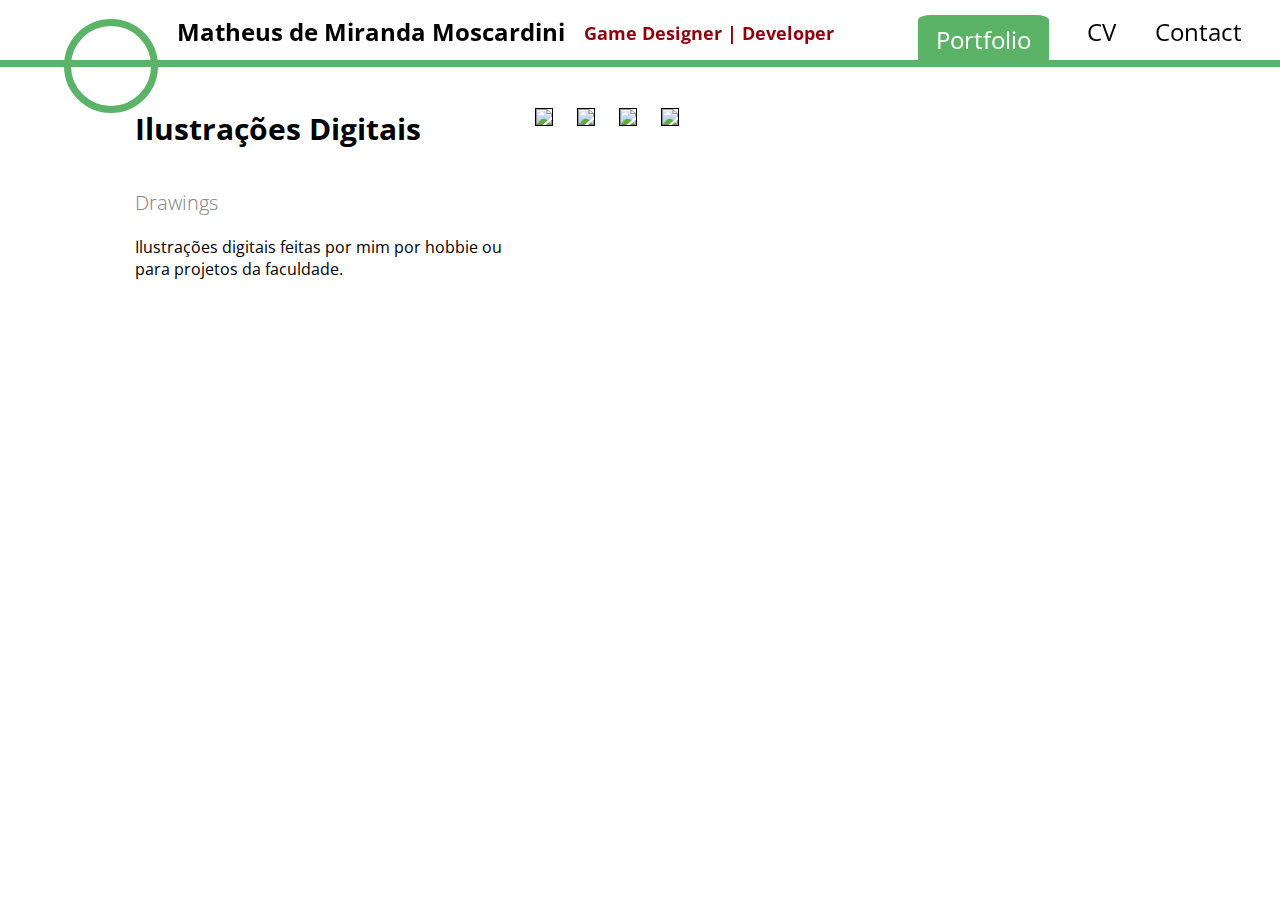
==== _digitaldrawings.html @ bf7035eb "First Update" ====
<!DOCTYPE html>
<html>
	<head>
		<title>Matheus Moscardini - Digital Drawings</title>
		<link type="text/css" rel="stylesheet" href="stylesheet.css"/>
		<link rel="shortcut icon" href="\Home\pacman_icon.ico"/>

	</head>
	<body>
		<div class= "Navegação" >
			<a href= "index.html">
				<div class= "logo"></div>
			</a>
			<a href= "index.html">
			<h1> Matheus de Miranda Moscardini <a href= "index.html"></a></h1>
			</a>
			<p> Game Designer | Developer </p>
			
			<a href= "Contato.html" class= "menu"> Contact </a>
			<a href= "CV.html" class= "menu">CV </a>
			<a href= "index.html" class= "menu" id="selected"> Portfolio </a>
		</div>
		
		<div class="general">
			<div class="text"> 
				<h1>Ilustra&ccedil&otildees Digitais</h1>
				<h2>Drawings</h2>
				<p>Ilustra&ccedil&otildees digitais feitas por mim por hobbie ou para projetos da faculdade.<p>
				
			</div>
			
			<div class="images">
				<img src="\Imagens_Projetos\Treehand.png" />
				<img src="\Imagens_Projetos\Billych.png" />
				<img src="\Imagens_Projetos\gatinho.png" />
				<img src="\Imagens_Projetos\Hunter_SpriteSheet.png" />
				
			</div>
		</div>
		
		
		
		
	</body>
</html>
---- stylesheet.css ----
@import url(https://fonts.googleapis.com/css?family=Open+Sans);

.CV  img{
	float: left;
	
	width: 80%;
	height: auto;
	
	margin-top: 80px;
	padding-top: 18px;
	margin-left: 10%;
	border-radius: 1%;
	
	background-color:#fff;
}

html, body {
	margin: 0;
	padding: 0;
	
	background-image: url(http://api.thumbr.it/whitenoise-370x370.png?background=000000ff&noise=5c5c5c&density=15&opacity=20	);
	background-repeat:repeat;
}

.Navegação {
	width: 100%;
	height: 60px;
	
	position: fixed;	
	top: 0;
	left: 0;
	z-index: 9999;
	
	border-bottom: 7px solid #5bb368;
	
	background-image: url(http://api.thumbr.it/whitenoise-370x370.png?background=f0f0f0ff&noise=ffffff&density=90&opacity=50	);
	background-repeat:repeat;
}

.Divisoria{
	height:25px;
	width:100%;
	float: left;
}

.Navegação h1 {
	font-family: Open Sans;
	font-weight: bold;
	font-size: 24px;
	text-align: left;
	
	float: left;
	margin-left: 1.5%;
	margin-top: 15px;
	
	color: #000000;
	
}
.Navegação p {
	font-family: Open Sans;
	font-weight: bold;
	font-size: 18px;
	text-align: left;
	color: #8f000c;
	
	float: left;
	margin-left: 1.5%;
	margin-top: 21px;
	
}
.Navegação a {
	text-decoration:none;
	color: black;
}
.menu {
	text-decoration: none; 	
	font-family: Open Sans;
	font-size: 24px;
	text-align: left;
	color: #000000;
		
	display: inline-block;
	float: right;
	margin-right: 3%;
	margin-top: 15px;
	-webkit-transition: all 0.15s ease-in-out;
	
}
.logo{
	background-image: url("\home/Perfil.jpg");
	background-repeat: no-repeat;
	background-size:cover;
	vertical-align: middle;
	
	float:left;
	
	border: 7px solid #5bb368;
	border-radius: 50%;
	margin-left: 5%;
	margin-top:19px;
	
	width: 80px;
	height: 80px;
}

#selected {
	color: white;
	background-color: #5bb368;
	padding:8px 18px;
	border-radius: 10%;
}
.menu:hover{
	font-size: 25px;
	color: rgba(150,150,150,1);	
}
/*------------------------------------------------------*/
/*HOME - APRESENTAÇÃO PROJETOS*/
.grid{
	display: block;
	text-align: center;
	
	width: 80%;
	height: auto;
	
	margin-top:100px;
	margin-left: 10%;
	
	float:left;
	
}

.grid:after,
.item:before {
	content: '';
    display: table;
}
.grid:after {
	clear: both;
}

.grid li {
	width: 280px;
	height:280px;
	margin:20px;
	
	
	display: block;
	float: left;
}

.item {
	width: 100%;
    height: 100%;
    vertical-align: middle;
	overflow: hidden;
	cursor: default;
	
	border-radius: 50%;
	-webkit-filter: grayscale(0);

	
	box-shadow: 
		0 0 0 0px rgba(53,140,65,0.9),
		0 1px 2px rgba(0,0,0,0.1);
	-webkit-transition: all 0.5s ease-in-out;
}

.info{
	border-radius: 50%;
	position:relative;
	width: inherit;
	height: inherit;
	background-color: rgba(53,140,65,0.5);
	overflow: hidden;
	opacity: 0;
	transition: all 0.4s ease-in-out;
	transform: scale(0);

}

/*Hover Efects*/
.item:hover {
	box-shadow: 
		0 0 0 2px rgba(255,255,255,0.85);
		0 1px 2px rgba(0,0,0,0.1);	

	-webkit-filter: grayscale(0.6);

}

.item:hover .info {
	transform: scale(1);
	opacity: 1;
}

.info a h3 {
	color: #fff;
	text-transform: uppercase;
	letter-spacing: 2px;
	font-size: 22px;
	margin: 0 30px;
	padding: 100px 0 0 0;
	height: 140px;
	
	text-shadow: 
		0 0 1px #fff, 
		0 1px 2px rgba(0,0,0,0.3);
}
.info a p {
	color: #fff;
	opacity: 0.8;
	text-transform: uppercase;
	letter-spacing: 2px;
	font-size: 16px;
	margin: -75px 0px;
	height: 140px;
	
	text-shadow: 
		0 0 1px #fff, 
		0 1px 2px rgba(0,0,0,0.3);
}
.info a:link {
	text-decoration:none;
}


#img-06{
	background-image: url("\home/ggj.png");
	background-repeat: no-repeat;
	background-size:cover;
	vertical-align: middle;


}
#img-05{
	background-image: url("\home/Cenas.png");
	background-repeat: no-repeat;
	background-size:cover;
	vertical-align: middle;

}
#img-04{
	background-image: url("\home/torture.png");
	background-repeat: no-repeat;
	background-size:cover;
	vertical-align: middle;
}
#img-03{
	background-image: url("\home/impulso_logo.png");
	background-repeat: no-repeat;
	background-size:cover;
	vertical-align: middle;
}
#img-02{
	background-image: url("\home/Treehand.jpg");
	background-repeat: no-repeat;
	background-size:cover;
	vertical-align: middle;
}
#img-01{
	background-image: url("\home/PGE.png");
	background-repeat: no-repeat;
	background-size:cover;
	vertical-align: middle;
}

/*--------------------------------------------------------------------------------------------------------------------------------------------*/
/* Formulario de Contato*/

.main{
	width: 30%;
	float:left;
		margin-top: 80px;
		margin-left: 27%;
	
	font-family: Open Sans;
	color: black;
	
	background-image: url(http://api.thumbr.it/whitenoise-370x370.png?background=f0f0f0ff&noise=ffffff&density=90&opacity=50	);
	background-repeat:repeat;
	
	border-radius: 3%;
	border: 3px solid white;
	
	padding: 20px;
	
	
}
form.email p {
	
	font-size: 15px;
	padding: 0 0 10px 0;
	margin: 0;
}
.main p {
	font-size: 20px;
	padding: 0 0 30px 0;
	margin: 0;
}

form.email input {
	width: 100%;
	background: #f5f5f5;
	padding: 5px;
	border: 1px solid #bbb;
	border-radius: 5px;
}

form.email textarea {
	width: 100%;
	height: auto;
		
	background: #f5f5f5;
	padding: 5px;
	border: 1px solid #bbb;
	border-radius: 5px;

}

form.email input.send {
	color: #fff;
	background: rgba(53,140,65,1);
	border: #000;
	padding: 10px 25px 10px 25px;
	cursor: pointer;
}

/*--------------------------------------------------------------------------------------------------------------------------------------------*/
/* Página Projetos*/

.general{
	float:left;
	width: 80%;
	
	margin-top: 68px;
	margin-left: 9%;
	
	background-image: url(http://api.thumbr.it/whitenoise-370x370.png?background=f0f0f0ff&noise=ffffff&density=90&opacity=50	);
	background-repeat:repeat;
	
}
.general .text {
	float: left;
	max-width: 40%;
	text-align:left;
	font-family: Open Sans;
}
.general .text h1{
	color: black;
	font-size: 30px;
	margin: 40px 20px;
	
}
.general .text h2{
	color: rgba(130,130,130,1);
	margin: 20px;
	font-size: 20px;
	font-weight: lighter;
}
.general .text p{
	margin: 5px 20px;
	color: black;
}
.general .text p a {
	float left;
	display: inline-block;
}

.general .images {
	float: left;
	max-width: 60%;
	text-align:left;
	margin-top: 30px;
	
}
.images img {
	width:90%;
	height: auto;
	
	margin: 10px;
	border: 1px solid black;
	
	box-shadow:
		3px 2px 3px rgba(0,0,0,0.5),
	
}

.text a {
	margin: 5px 20px;
	display: block;
}
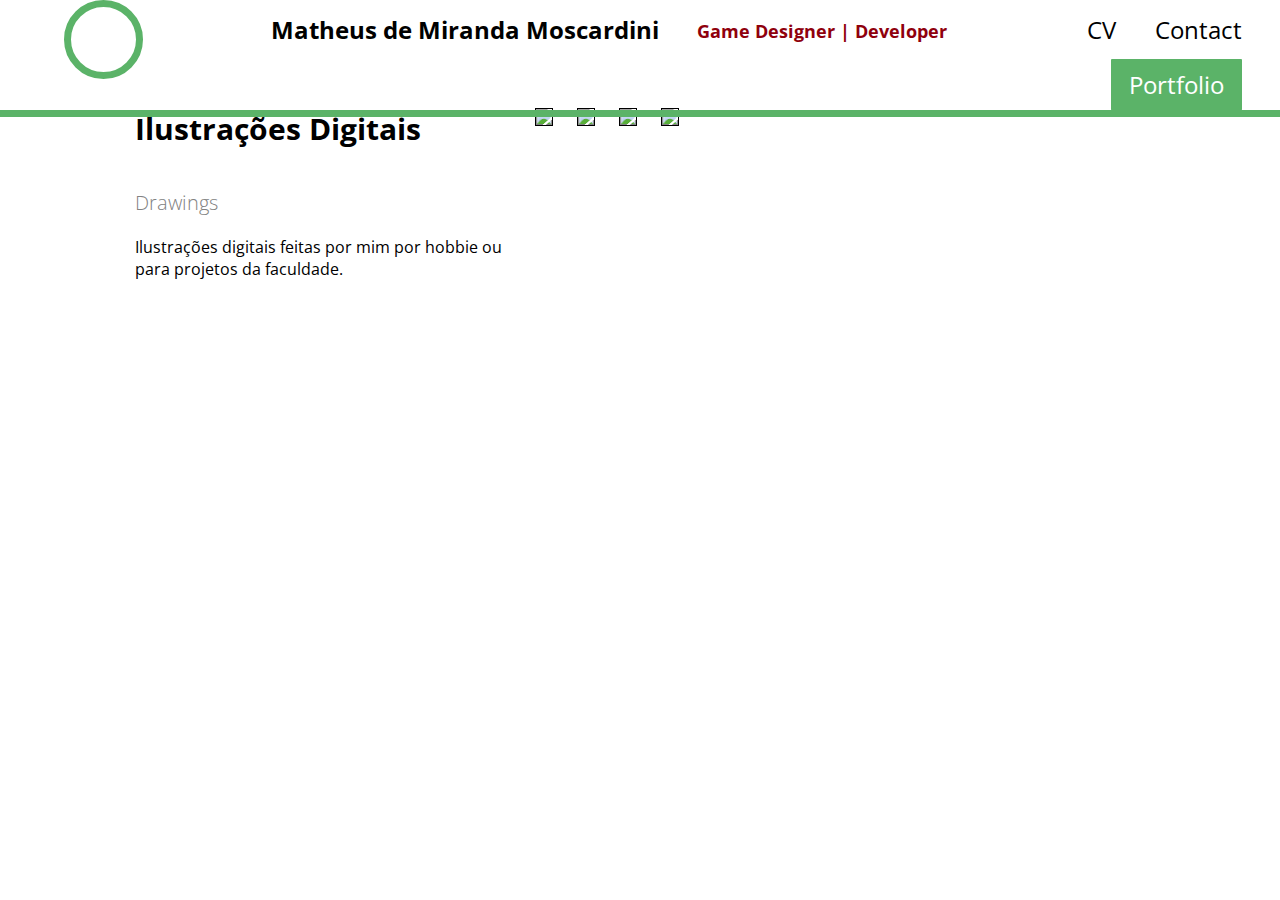
==== commit ca76a584: "New Navbar" ====
--- a/_digitaldrawings.html
+++ b/_digitaldrawings.html
@@ -1,6 +1,7 @@
 <!DOCTYPE html>
 <html>
 	<head>
+        <meta charset="utf-8">
 		<title>Matheus Moscardini - Digital Drawings</title>
 		<link type="text/css" rel="stylesheet" href="stylesheet.css"/>
 		<link rel="shortcut icon" href="\Home\pacman_icon.ico"/>
--- a/stylesheet.css
+++ b/stylesheet.css
@@ -24,9 +24,10 @@
 
 .Navegação {
 	width: 100%;
-	height: 60px;
-	
-	position: fixed;	
+    
+    float: :left;
+	position: absolute;	
+    display: inline-block;
 	top: 0;
 	left: 0;
 	z-index: 9999;
@@ -50,8 +51,8 @@
 	text-align: left;
 	
 	float: left;
-	margin-left: 1.5%;
-	margin-top: 15px;
+	margin-left: 10%;
+	margin-top: 1%;
 	
 	color: #000000;
 	
@@ -64,8 +65,8 @@
 	color: #8f000c;
 	
 	float: left;
-	margin-left: 1.5%;
-	margin-top: 21px;
+	margin-left: 3%;
+	margin-top: 1.5%;
 	
 }
 .Navegação a {
@@ -76,13 +77,13 @@
 	text-decoration: none; 	
 	font-family: Open Sans;
 	font-size: 24px;
-	text-align: left;
+	text-align: center;
 	color: #000000;
 		
 	display: inline-block;
 	float: right;
 	margin-right: 3%;
-	margin-top: 15px;
+	margin-top: 1%;
 	-webkit-transition: all 0.15s ease-in-out;
 	
 }
@@ -91,23 +92,25 @@
 	background-repeat: no-repeat;
 	background-size:cover;
 	vertical-align: middle;
-	
+	overflow: hidden;
 	float:left;
-	
-	border: 7px solid #5bb368;
+    margin-left: 5%;
+	
+    border: 7px solid #5bb368;
 	border-radius: 50%;
-	margin-left: 5%;
-	margin-top:19px;
-	
-	width: 80px;
-	height: 80px;
+    
+    width:auto;
+    min-width:65px;
+    height:auto;
+    min-height:65px;
 }
 
 #selected {
 	color: white;
 	background-color: #5bb368;
-	padding:8px 18px;
-	border-radius: 10%;
+	padding:9px 18px;
+	border-radius: 1%;
+    
 }
 .menu:hover{
 	font-size: 25px;
@@ -392,3 +395,12 @@
 
 
 
+
+.Contact {
+    background-image: url(http://api.thumbr.it/whitenoise-370x370.png?background=f0f0f0ff&noise=ffffff&density=90&opacity=50	);
+	background-repeat:repeat;
+    
+    width: 100%;
+    height: 300px;
+    clear:both;
+}
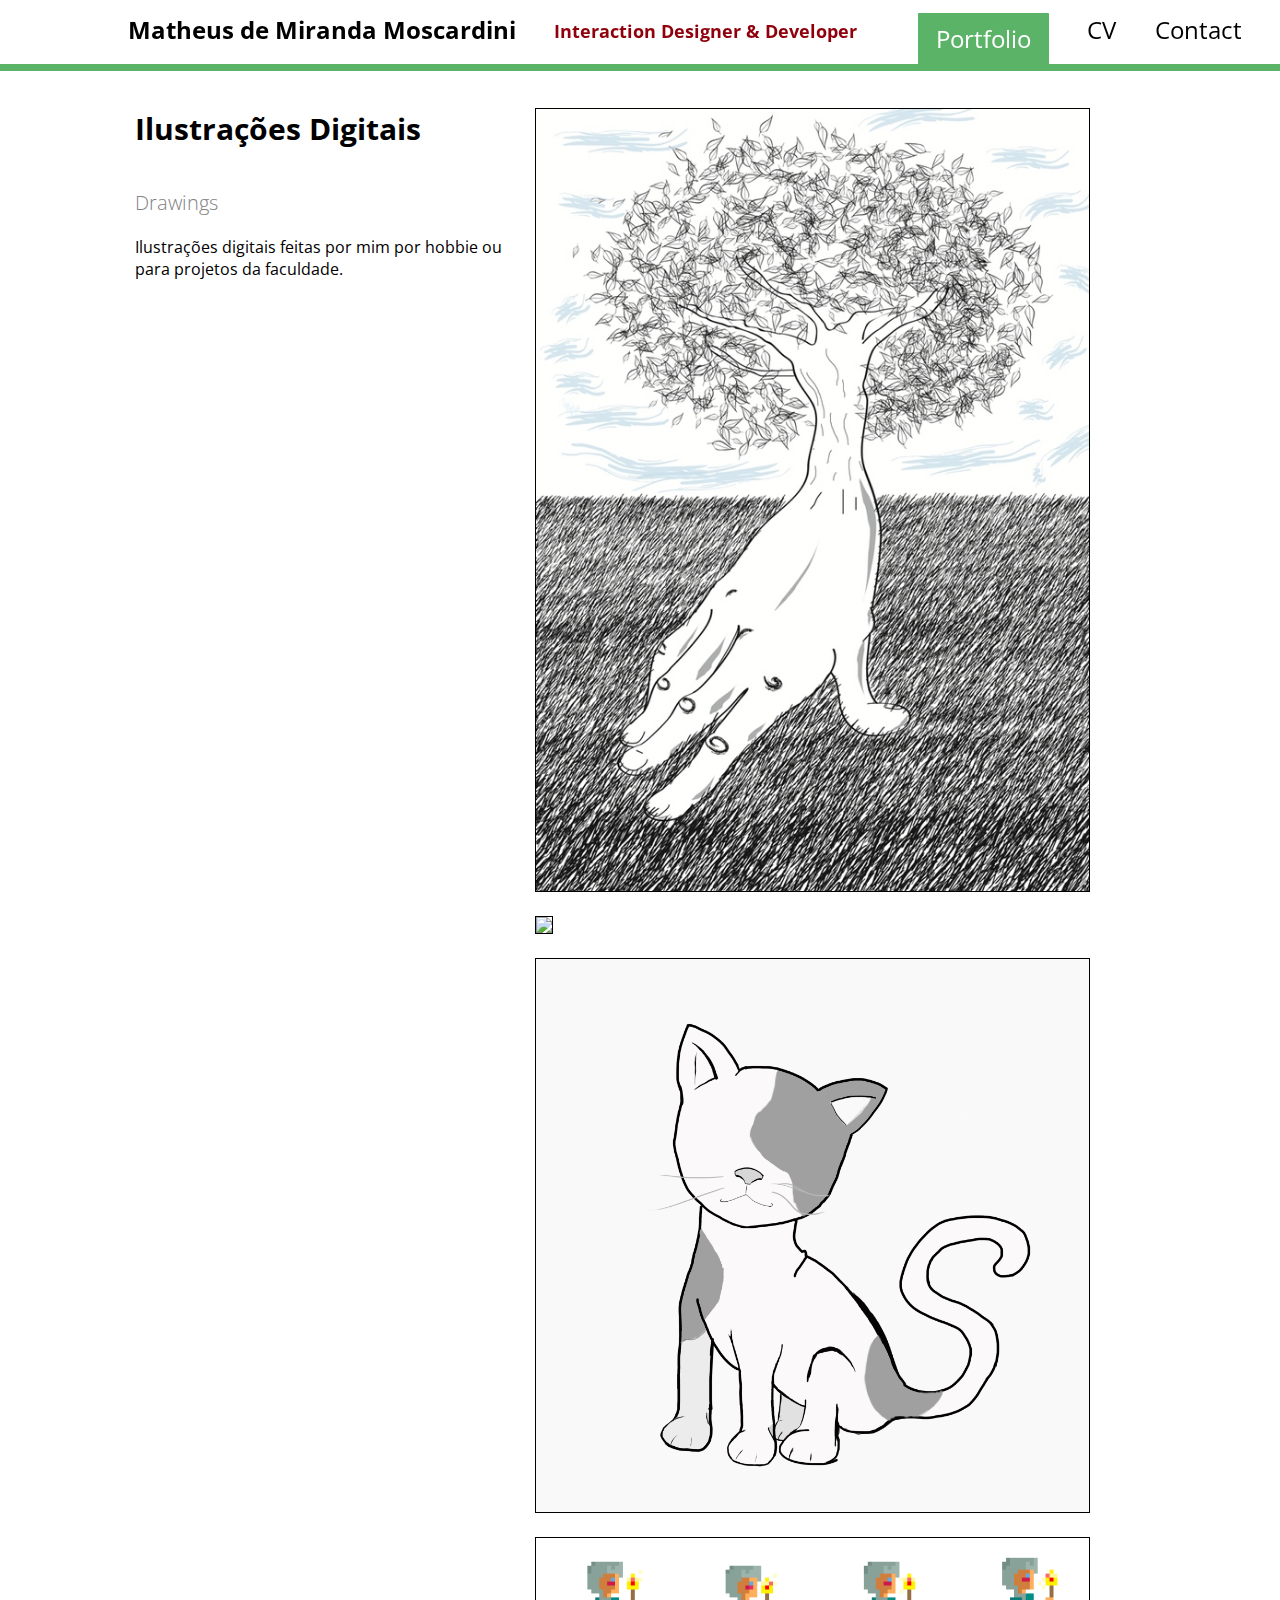
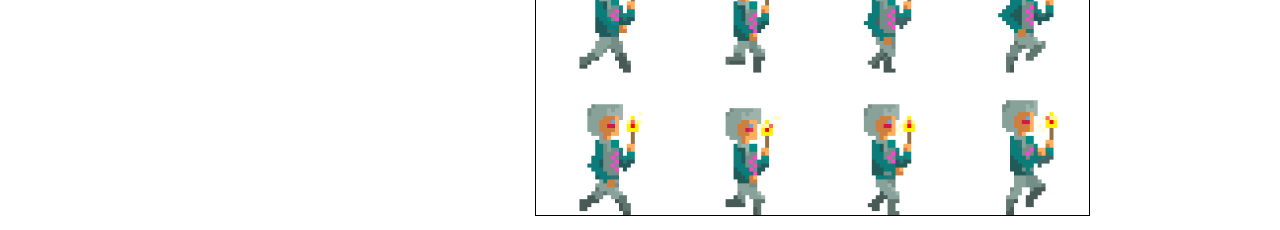
==== commit b464bc33: "Correções Menores - Upload GoDaddy" ====
--- a/_digitaldrawings.html
+++ b/_digitaldrawings.html
@@ -8,14 +8,11 @@
 
 	</head>
 	<body>
-		<div class= "Navegação" >
+		<div class= "Navegação">
 			<a href= "index.html">
-				<div class= "logo"></div>
+				<h1> Matheus de Miranda Moscardini <a href= "index.html"></a></h1>
 			</a>
-			<a href= "index.html">
-			<h1> Matheus de Miranda Moscardini <a href= "index.html"></a></h1>
-			</a>
-			<p> Game Designer | Developer </p>
+				<p> Interaction Designer & Developer </p>
 			
 			<a href= "Contato.html" class= "menu"> Contact </a>
 			<a href= "CV.html" class= "menu">CV </a>
@@ -31,10 +28,10 @@
 			</div>
 			
 			<div class="images">
-				<img src="\Imagens_Projetos\Treehand.png" />
-				<img src="\Imagens_Projetos\Billych.png" />
-				<img src="\Imagens_Projetos\gatinho.png" />
-				<img src="\Imagens_Projetos\Hunter_SpriteSheet.png" />
+				<img src="\Imagens_Projetos\Ilustrações\Treehand.jpg" />
+				<img src="\Imagens_Projetos\Ilustrações\Billych.png" />
+				<img src="\Imagens_Projetos\Ilustrações\gatinho.png" />
+				<img src="\Imagens_Projetos\Ilustrações\Hunter_SpriteSheet.png" />
 				
 			</div>
 		</div>
--- a/stylesheet.css
+++ b/stylesheet.css
@@ -26,7 +26,7 @@
 	width: 100%;
     
     float: :left;
-	position: absolute;	
+	position: fixed;	
     display: inline-block;
 	top: 0;
 	left: 0;
@@ -44,15 +44,11 @@
 	float: left;
 }
 
-.Navegação h1 {
+.MMM {
 	font-family: Open Sans;
 	font-weight: bold;
 	font-size: 24px;
-	text-align: left;
-	
-	float: left;
-	margin-left: 10%;
-	margin-top: 1%;
+	text-align: left;	
 	
 	color: #000000;
 	
@@ -94,27 +90,28 @@
 	vertical-align: middle;
 	overflow: hidden;
 	float:left;
-    margin-left: 5%;
+    margin: 3% 0% 3% 9%;
 	
     border: 7px solid #5bb368;
 	border-radius: 50%;
     
-    width:auto;
-    min-width:65px;
-    height:auto;
-    min-height:65px;
+    width: 150px;
+    height: 150px;
 }
 
 #selected {
 	color: white;
 	background-color: #5bb368;
 	padding:9px 18px;
-	border-radius: 1%;
+	border-radius: 1%;    
+}
+#selected:hover{
     
 }
+
 .menu:hover{
 	font-size: 25px;
-	color: rgba(150,150,150,1);	
+	/*color: rgba(150,150,150,1);	*/
 }
 /*------------------------------------------------------*/
 /*HOME - APRESENTAÇÃO PROJETOS*/
@@ -271,9 +268,10 @@
 /* Formulario de Contato*/
 
 .main{
-	width: 30%;
+    min-width: 200px;
+	width: 40%;
 	float:left;
-		margin-top: 80px;
+		margin-top: 130px;
 		margin-left: 27%;
 	
 	font-family: Open Sans;
@@ -282,7 +280,7 @@
 	background-image: url(http://api.thumbr.it/whitenoise-370x370.png?background=f0f0f0ff&noise=ffffff&density=90&opacity=50	);
 	background-repeat:repeat;
 	
-	border-radius: 3%;
+	border-radius: 1%;
 	border: 3px solid white;
 	
 	padding: 20px;
@@ -396,11 +394,61 @@
 
 
 
-.Contact {
+.AboutMe {
     background-image: url(http://api.thumbr.it/whitenoise-370x370.png?background=f0f0f0ff&noise=ffffff&density=90&opacity=50	);
 	background-repeat:repeat;
     
     width: 100%;
-    height: 300px;
     clear:both;
-}
+    display: inline-block; 
+    border-top: 1px solid #5bb368;
+}
+
+
+
+.contactlogo {
+    height: 50px;
+    width: 50px;
+margin-right: 12px;
+    margin-top: 5px;
+}
+
+.Navegação h1 {
+    font-family: Open Sans;
+	font-weight: bold;
+	font-size: 24px;
+	text-align: left;
+	
+	float: left;
+	margin-left: 10%;
+	margin-top: 1%;
+	
+	color: #000000;
+}
+
+.content {
+    float: right;
+    width: 60%;
+    margin-right: 10%;
+}
+
+.AboutMe .content h1 {
+    font-family: Open Sans;
+	font-weight: bold;
+	font-size: 24px;
+	text-align: left;
+}
+
+.AboutMe .content p {
+    font-family: Open Sans;
+	font-weight: normal;
+	font-size: 18px;
+	text-align: left;
+}
+
+.AboutMe .content h3 {
+    font-family: Open Sans;
+	font-weight: bold;
+	font-size: 18px;
+	text-align: left;
+}
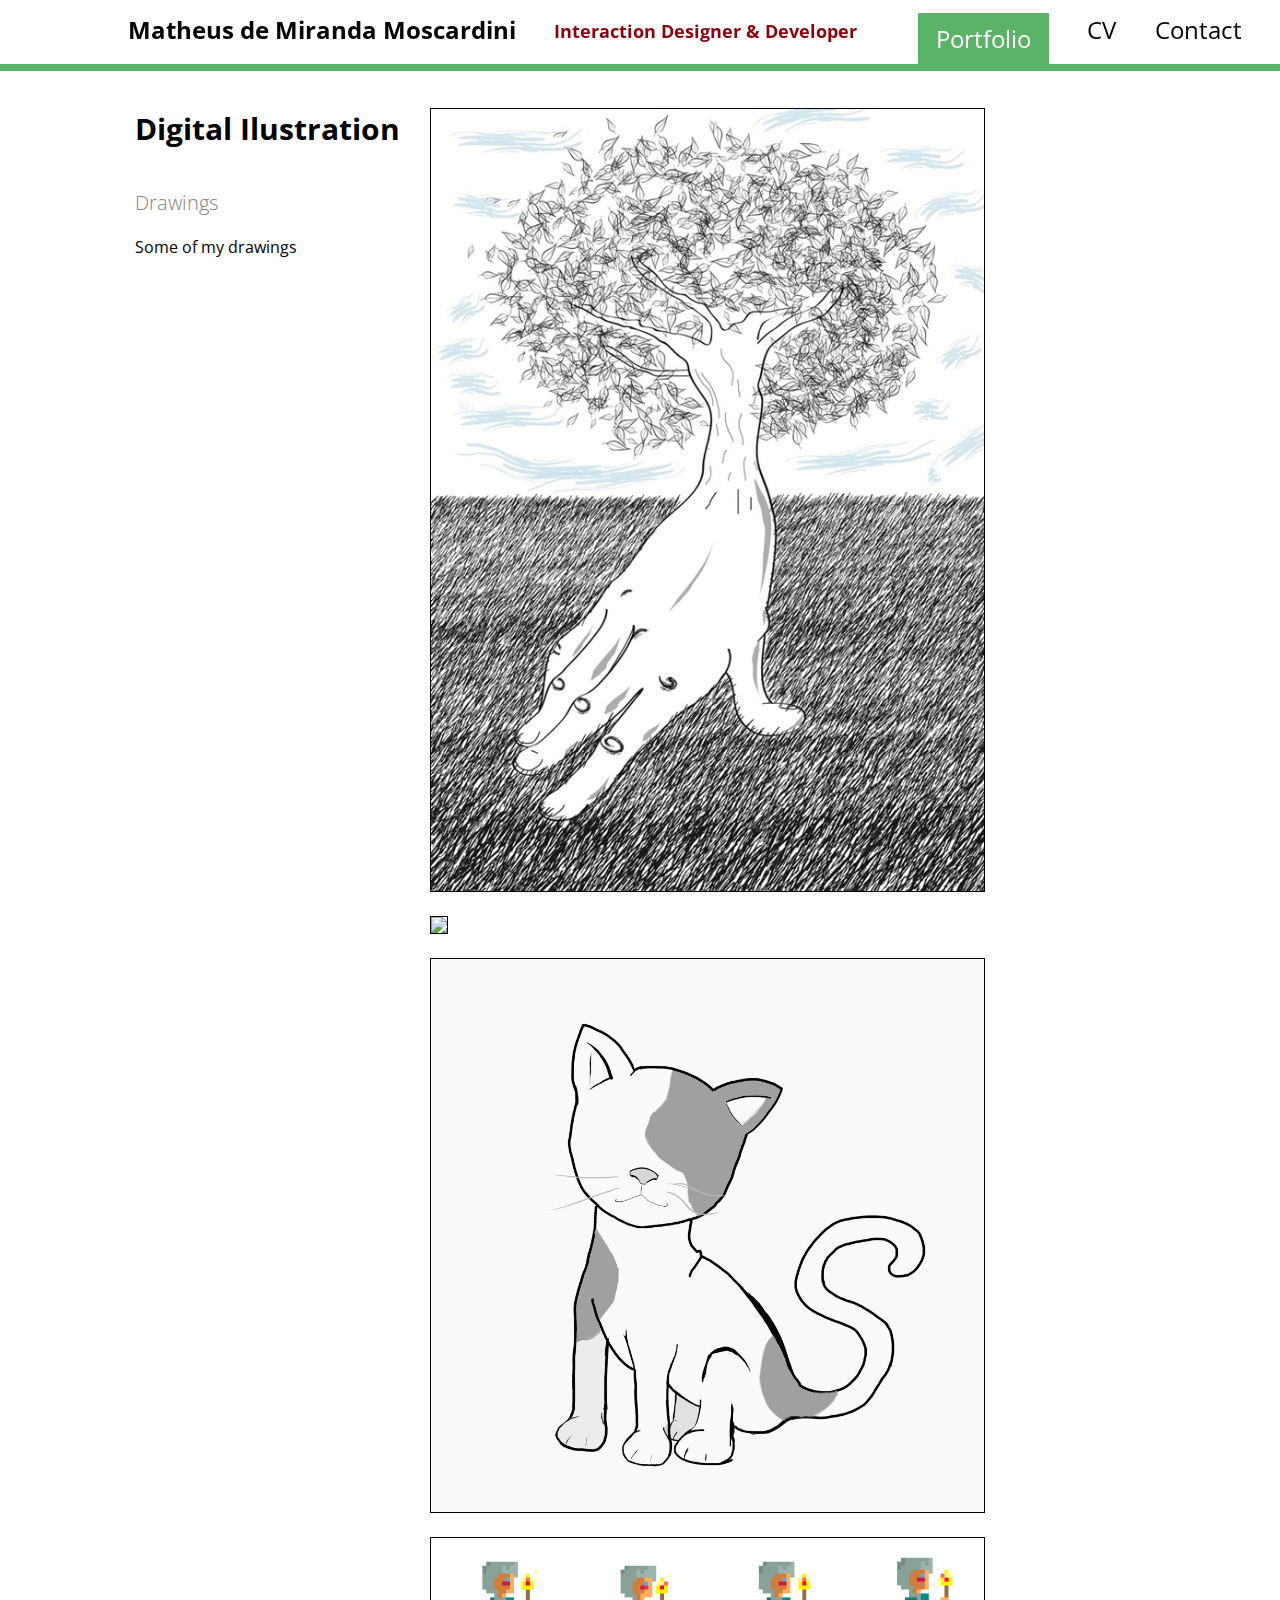
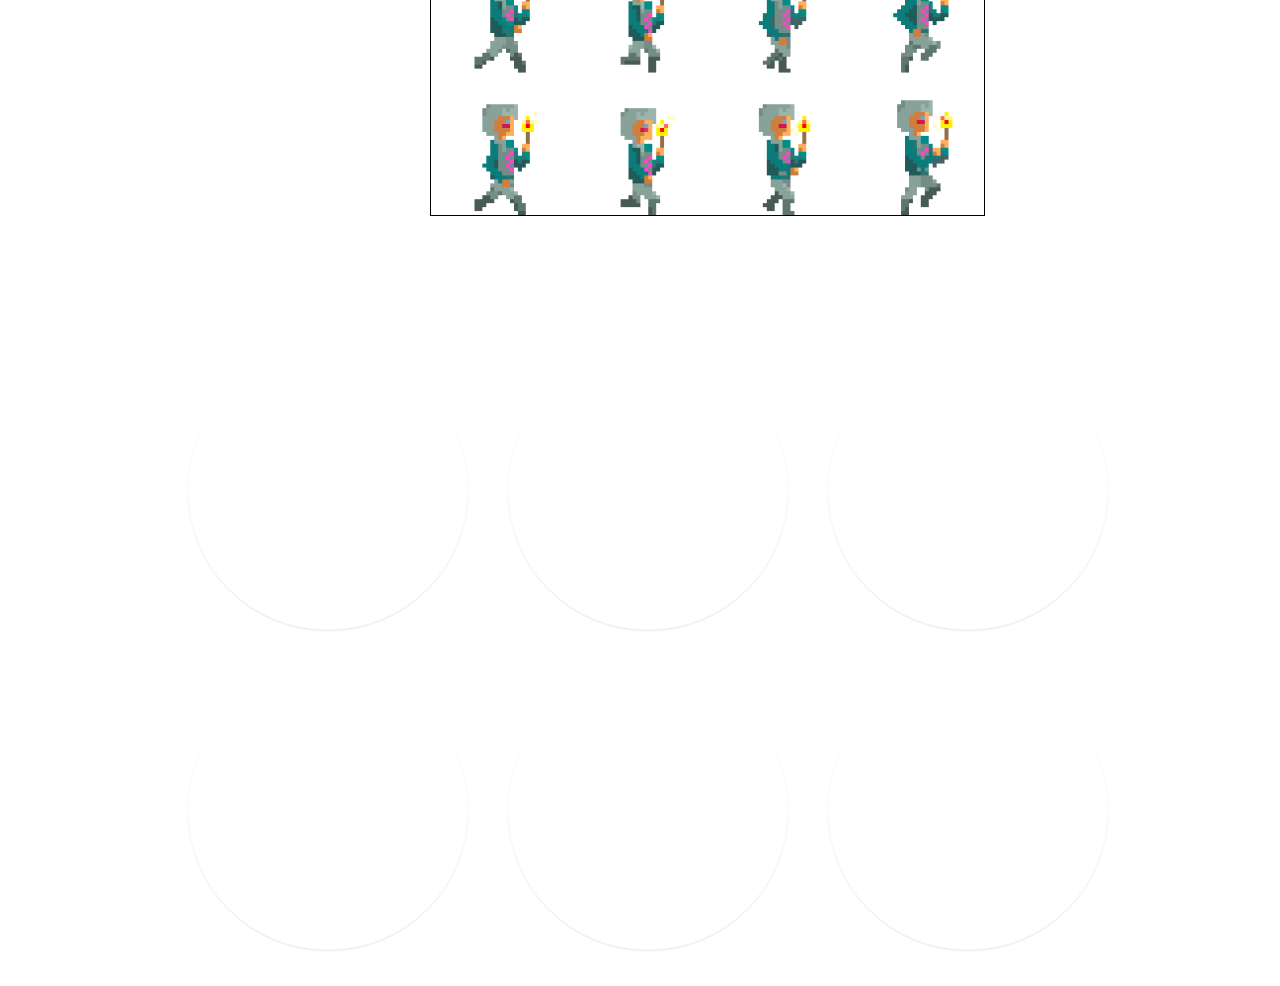
==== commit 632fd2f4: "Navegação entre projetos" ====
--- a/_digitaldrawings.html
+++ b/_digitaldrawings.html
@@ -21,9 +21,9 @@
 		
 		<div class="general">
 			<div class="text"> 
-				<h1>Ilustra&ccedil&otildees Digitais</h1>
+				<h1>Digital Ilustration</h1>
 				<h2>Drawings</h2>
-				<p>Ilustra&ccedil&otildees digitais feitas por mim por hobbie ou para projetos da faculdade.<p>
+				<p>Some of my drawings<p>
 				
 			</div>
 			
@@ -35,9 +35,69 @@
 				
 			</div>
 		</div>
-		
-		
-		
-		
+        
+        <ul class= "grid">
+			<li>
+				<div class="item" id= "img-06">
+					<div class="info">
+					<a href= "_ggj2016.html">
+							<h3> Monster Cook </h3>
+							<p>Game Design | Development</p>
+						</a>
+						
+					</div>
+				</div>
+			</li>
+			<li>
+				<div class="item" id= "img-05">
+					<div class="info">
+						<a href= "_mbio.html">
+							<h3> MBIO </h3>
+							<p>Game Design | UI</p>
+						</a>
+					</div>
+				</div>
+			</li>
+			<li>
+				<div class="item" id= "img-04">
+					<div class="info">
+						<a href= "_ludumdare.html">
+							<h3> Ludum Dare 33 </h3>
+							<p>Game Design | Development</p>
+						</a>
+					</div>
+				</div>
+			</li>
+			<li>
+				<div class="item" id= "img-03">
+					<div class="info">
+						<a href= "_impulso.html">
+							<h3> Impulso </h3>
+							<p>Design | UI</p>
+						</a>
+					</div>
+				</div>
+			</li>
+			<li>
+				<div class="item" id= "img-02">
+					<div class="info">
+						<a href= "_digitaldrawings.html">
+							<h3>Digital Ilustrations </h3>
+							<p>Drawings</p>
+						</a>
+					</div>
+				</div>
+			</li>
+			<li>
+				<div class="item" id= "img-01">
+					<div class="info">
+						<a href= "_tcc.html">
+							<h3> Monography </h3>
+							<p>Graduation Final Project</p>
+						</a>
+					</div>
+				</div>
+			</li>
+		</ul>
 	</body>
 </html>
--- a/stylesheet.css
+++ b/stylesheet.css
@@ -90,7 +90,8 @@
 	vertical-align: middle;
 	overflow: hidden;
 	float:left;
-    margin: 3% 0% 3% 9%;
+    margin-left: 10%;
+    margin-top: 20px;
 	
     border: 7px solid #5bb368;
 	border-radius: 50%;
@@ -141,7 +142,7 @@
 .grid li {
 	width: 280px;
 	height:280px;
-	margin:20px;
+	margin: 20px;
 	
 	
 	display: block;
